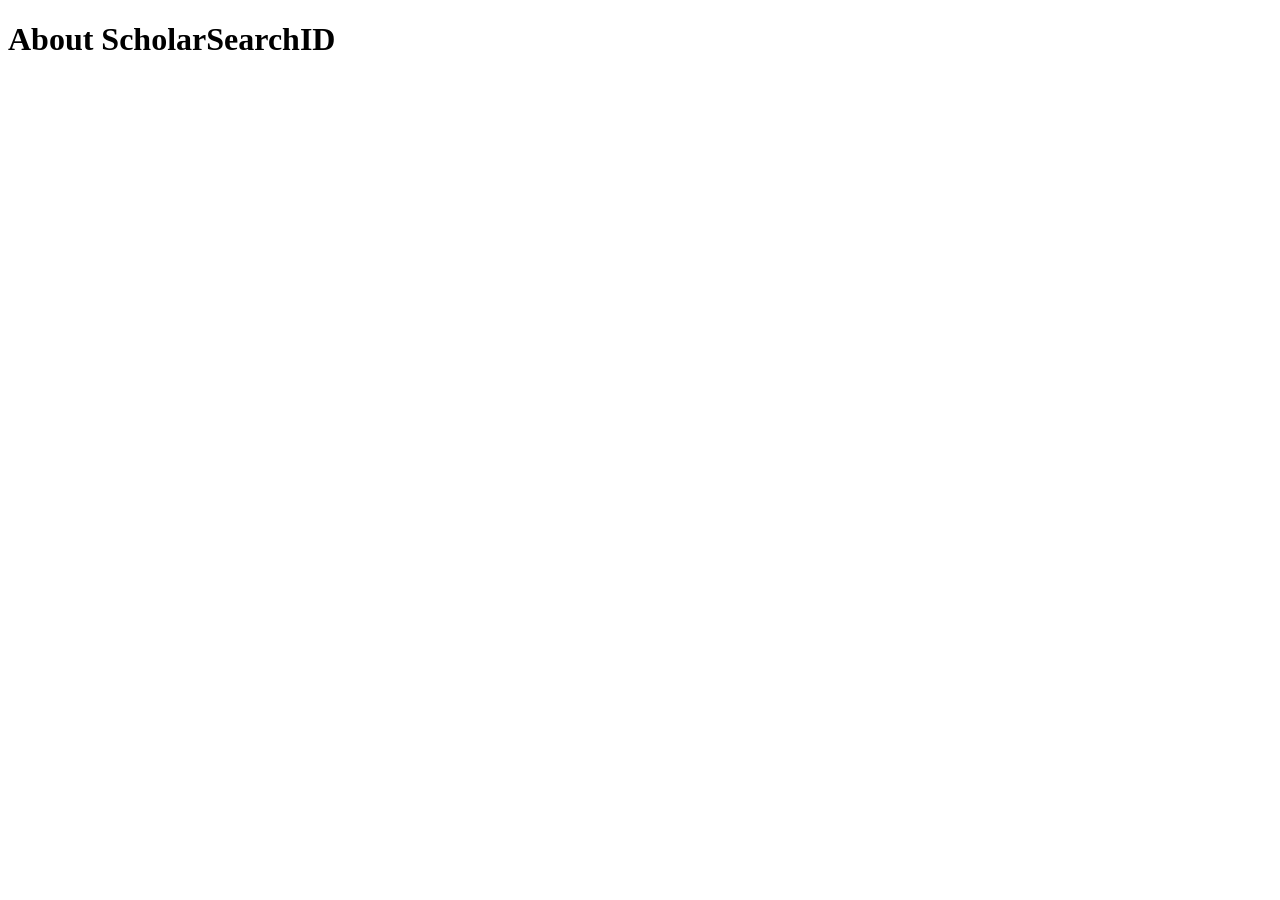
==== templates/about.html @ 2ac7819d "PROJECT TKI" ====
<!doctype html>
<html lang="en">
<head>
  <meta charset="utf-8">
  <meta name="viewport" content="width=device-width, initial-scale=1">
  <title>ScholarSearchID - About</title>
</head>
<body>
  <h1>About ScholarSearchID</h1>
</body>
</html>
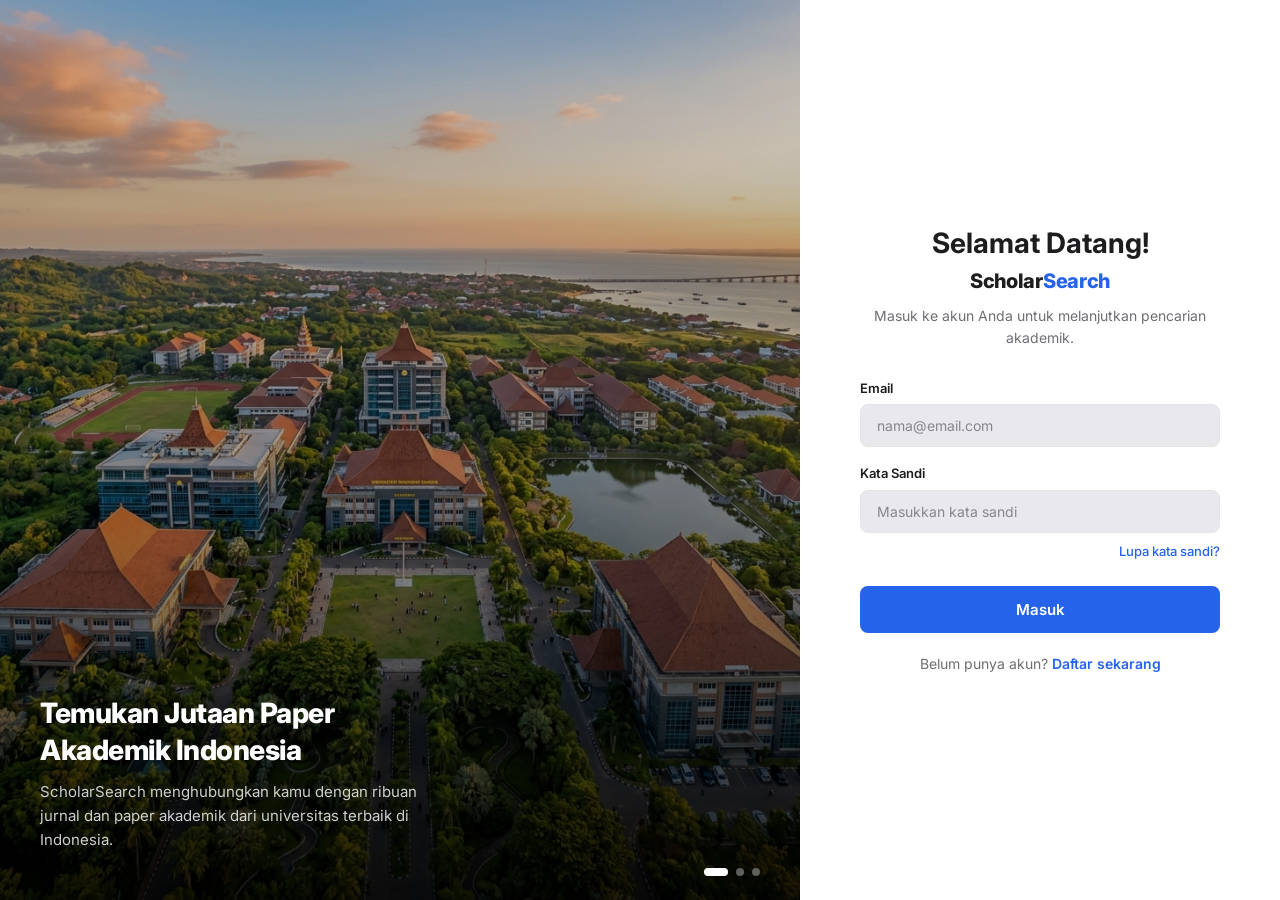
==== commit 790647f7: "delete login/register with google" ====
--- a/templates/about.html
+++ b/templates/about.html
@@ -3,9 +3,343 @@
 <head>
   <meta charset="utf-8">
   <meta name="viewport" content="width=device-width, initial-scale=1">
-  <title>ScholarSearchID - About</title>
+  <title>Sign In — ScholarSearch ID</title>
+  <link rel="stylesheet" href="/static/css/style.css">
+  <style>
+    body.light { display: flex; flex-direction: column; min-height: 100vh; }
+
+    /* ===== SPLIT LAYOUT ===== */
+    .auth-layout {
+      flex: 1;
+      display: flex;
+      min-height: calc(100vh - 60px);
+    }
+
+    /* Left side — image showcase with slideshow */
+    .auth-showcase {
+      flex: 1;
+      position: relative;
+      overflow: hidden;
+      display: flex;
+      align-items: flex-end;
+      min-height: 500px;
+    }
+
+    .showcase-slide {
+      position: absolute;
+      inset: 0;
+      background-size: cover;
+      background-position: center;
+      opacity: 0;
+      transition: opacity 1.2s ease;
+    }
+    .showcase-slide.active { opacity: 1; }
+
+    /* Dark gradient overlay for text readability */
+    .showcase-overlay {
+      position: absolute;
+      inset: 0;
+      background: linear-gradient(
+        to top,
+        rgba(0,0,0,0.85) 0%,
+        rgba(0,0,0,0.4) 40%,
+        rgba(0,0,0,0.15) 100%
+      );
+      z-index: 1;
+    }
+
+    .showcase-content {
+      position: relative;
+      z-index: 2;
+      padding: 48px 40px;
+      color: #fff;
+      max-width: 500px;
+    }
+    .showcase-content h2 {
+      font-size: 28px;
+      font-weight: 800;
+      line-height: 1.3;
+      margin-bottom: 12px;
+      letter-spacing: -0.5px;
+    }
+    .showcase-content p {
+      font-size: 15px;
+      color: rgba(255,255,255,0.8);
+      line-height: 1.6;
+    }
+
+    /* Slide indicators */
+    .showcase-dots {
+      position: absolute;
+      bottom: 24px;
+      right: 40px;
+      z-index: 3;
+      display: flex;
+      gap: 8px;
+    }
+    .showcase-dot {
+      width: 8px;
+      height: 8px;
+      border-radius: 50%;
+      background: rgba(255,255,255,0.35);
+      border: none;
+      cursor: pointer;
+      transition: all 0.3s ease;
+    }
+    .showcase-dot.active {
+      background: #fff;
+      width: 24px;
+      border-radius: 4px;
+    }
+
+    /* Right side — form */
+    .auth-form-side {
+      width: 480px;
+      flex-shrink: 0;
+      display: flex;
+      flex-direction: column;
+      align-items: center;
+      justify-content: center;
+      padding: 48px 40px;
+      background: var(--bg-surface);
+    }
+
+    .auth-form-inner {
+      width: 100%;
+      max-width: 360px;
+    }
+
+    .auth-logo {
+      font-size: 20px;
+      font-weight: 800;
+      color: var(--text);
+      margin-bottom: 8px;
+      letter-spacing: -0.3px;
+      text-align: center;
+    }
+    .auth-logo span { color: var(--accent); }
+
+    .auth-title {
+      font-size: 28px;
+      font-weight: 700;
+      color: var(--text);
+      margin-bottom: 4px;
+      line-height: 1.3;
+      text-align: center;
+    }
+    .auth-subtitle {
+      font-size: 14px;
+      color: var(--text-sec);
+      margin-bottom: 28px;
+      text-align: center;
+    }
+
+    /* Form inputs */
+    .auth-field {
+      margin-bottom: 16px;
+    }
+    .auth-field label {
+      display: block;
+      font-size: 13px;
+      font-weight: 600;
+      color: var(--text);
+      margin-bottom: 6px;
+    }
+    .auth-input {
+      width: 100%;
+      padding: 12px 16px;
+      background: var(--bg-input);
+      border: 1px solid var(--border);
+      border-radius: var(--radius-md);
+      color: var(--text);
+      font-size: 14px;
+      outline: none;
+      transition: border-color 0.2s ease, box-shadow 0.2s ease;
+    }
+    .auth-input:focus {
+      border-color: var(--accent);
+      box-shadow: 0 0 0 3px var(--accent-light);
+    }
+    .auth-input::placeholder { color: var(--text-muted); }
+
+    .btn-auth-primary {
+      width: 100%;
+      padding: 14px;
+      background: var(--accent);
+      color: #fff;
+      border: none;
+      border-radius: var(--radius-md);
+      font-size: 15px;
+      font-weight: 600;
+      cursor: pointer;
+      transition: background 0.2s ease, transform 0.2s ease;
+      margin-top: 4px;
+    }
+    .btn-auth-primary:hover {
+      background: var(--accent-hover);
+      transform: translateY(-1px);
+    }
+
+    /* OR divider */
+    .auth-divider {
+      display: flex;
+      align-items: center;
+      gap: 12px;
+      margin: 22px 0;
+    }
+    .auth-divider::before,
+    .auth-divider::after {
+      content: '';
+      flex: 1;
+      height: 1px;
+      background: var(--border);
+    }
+    .auth-divider span {
+      font-size: 13px;
+      color: var(--text-muted);
+      white-space: nowrap;
+    }
+    .auth-footer-text {
+      text-align: center;
+      margin-top: 20px;
+      font-size: 14px;
+      color: var(--text-sec);
+    }
+    .auth-footer-text a {
+      color: var(--accent);
+      font-weight: 600;
+    }
+    .auth-footer-text a:hover {
+      text-decoration: underline;
+    }
+
+    .auth-forgot {
+      display: block;
+      text-align: right;
+      color: var(--accent);
+      font-size: 13px;
+      font-weight: 500;
+      margin-bottom: 20px;
+      margin-top: -8px;
+    }
+    .auth-forgot:hover { text-decoration: underline; }
+
+    /* Stats row */
+    .auth-stats {
+      display: flex;
+      gap: 24px;
+      margin-top: 32px;
+      padding-top: 24px;
+      border-top: 1px solid var(--border);
+    }
+    .auth-stat {
+      text-align: center;
+    }
+    .auth-stat-value {
+      font-size: 20px;
+      font-weight: 800;
+      color: var(--accent);
+    }
+    .auth-stat-label {
+      font-size: 11px;
+      color: var(--text-muted);
+      text-transform: uppercase;
+      letter-spacing: 0.5px;
+      margin-top: 2px;
+    }
+
+    /* Footer */
+    .auth-page-footer {
+      padding: 16px 32px;
+      border-top: 1px solid var(--border);
+      display: flex;
+      align-items: center;
+      justify-content: space-between;
+      font-size: 12px;
+      color: var(--text-muted);
+    }
+    .auth-page-footer a {
+      color: var(--text-muted);
+      margin-left: 16px;
+      transition: color 0.2s;
+    }
+    .auth-page-footer a:hover { color: var(--text); }
+
+    /* Responsive */
+    @media (max-width: 900px) {
+      .auth-showcase { display: none; }
+      .auth-form-side { width: 100%; padding: 32px 24px; }
+    }
+  </style>
 </head>
-<body>
-  <h1>About ScholarSearchID</h1>
+<body class="light">
+
+  <div class="auth-layout">
+    <!-- Left: Image Showcase with Slideshow -->
+    <div class="auth-showcase" id="auth-showcase">
+      <div class="showcase-slide active" style="background-image:url('/static/img/campus1.png')"></div>
+      <div class="showcase-slide" style="background-image:url('/static/img/campus2.png')"></div>
+      <div class="showcase-slide" style="background-image:url('/static/img/campus3.png')"></div>
+
+      <div class="showcase-overlay"></div>
+
+      <div class="showcase-content">
+        <h2>Temukan Jutaan Paper Akademik Indonesia</h2>
+        <p>ScholarSearch menghubungkan kamu dengan ribuan jurnal dan paper akademik dari universitas terbaik di Indonesia.</p>
+      </div>
+
+      <div class="showcase-dots" id="showcase-dots">
+        <button class="showcase-dot active" data-idx="0"></button>
+        <button class="showcase-dot" data-idx="1"></button>
+        <button class="showcase-dot" data-idx="2"></button>
+      </div>
+    </div>
+
+    <!-- Right: Sign In Form -->
+    <div class="auth-form-side">
+      <div class="auth-form-inner">
+        <h1 class="auth-title">Selamat Datang!</h1>
+        <div class="auth-logo">Scholar<span>Search</span></div>
+        <p class="auth-subtitle">Masuk ke akun Anda untuk melanjutkan pencarian akademik.</p>
+        <div class="auth-field">
+          <label for="signin-email">Email</label>
+          <input type="email" class="auth-input" id="signin-email" placeholder="nama@email.com">
+        </div>
+        <div class="auth-field">
+          <label for="signin-password">Kata Sandi</label>
+          <input type="password" class="auth-input" id="signin-password" placeholder="Masukkan kata sandi">
+        </div>
+
+        <a href="#" class="auth-forgot">Lupa kata sandi?</a>
+
+        <button class="btn-auth-primary" id="btn-signin">Masuk</button>
+
+        <p class="auth-footer-text">Belum punya akun? <a href="/register">Daftar sekarang</a></p>
+
+  <script>
+    // Image slideshow
+    (function(){
+      const slides = document.querySelectorAll('.showcase-slide');
+      const dots = document.querySelectorAll('.showcase-dot');
+      let current = 0;
+      const total = slides.length;
+
+      function goTo(idx) {
+        slides[current].classList.remove('active');
+        dots[current].classList.remove('active');
+        current = idx;
+        slides[current].classList.add('active');
+        dots[current].classList.add('active');
+      }
+
+      // Auto-advance every 5 seconds
+      setInterval(() => goTo((current + 1) % total), 5000);
+
+      // Click dots
+      dots.forEach(dot => {
+        dot.addEventListener('click', () => goTo(parseInt(dot.dataset.idx)));
+      });
+    })();
+  </script>
 </body>
-</html>
+</html>
--- a/static/css/style.css
+++ b/static/css/style.css
@@ -0,0 +1,271 @@
+@import url('https://fonts.googleapis.com/css2?family=Inter:wght@400;500;600;700;800&display=swap');
+
+:root {
+  --bg: #0a0a0a;
+  --bg-surface: #141414;
+  --bg-surface-2: #1a1a1a;
+  --bg-elevated: #242424;
+  --bg-input: #1e1e1e;
+  --border: #2a2a2a;
+  --border-light: #333;
+  --accent: #2563eb;
+  --accent-hover: #3b82f6;
+  --accent-light: rgba(37,99,235,0.12);
+  --text: #fff;
+  --text-sec: #a1a1aa;
+  --text-muted: #71717a;
+  --text-link: #60a5fa;
+  --radius-sm: 6px;
+  --radius-md: 8px;
+  --radius-lg: 12px;
+  --radius-xl: 16px;
+  --radius-full: 9999px;
+  --font: 'Inter',-apple-system,BlinkMacSystemFont,'Segoe UI',sans-serif;
+  --max-w: 960px;
+  --nav-h: 56px;
+  --tr: .2s ease;
+}
+
+*,*::before,*::after{box-sizing:border-box;margin:0;padding:0}
+html{font-size:16px;scroll-behavior:smooth}
+body{font-family:var(--font);background:var(--bg);color:var(--text);line-height:1.6;-webkit-font-smoothing:antialiased;min-height:100vh;display:flex;flex-direction:column}
+a{color:inherit;text-decoration:none}
+img{max-width:100%;display:block}
+button,input,select,textarea{font-family:inherit}
+
+/* ===== LIGHT THEME (Results/Library/SignIn pages) ===== */
+body.light{
+  --bg:#ffffff;--bg-surface:#ffffff;--bg-surface-2:#f5f5f7;--bg-elevated:#f0f0f2;
+  --bg-input:#e8e8ed;--border:#e5e5e5;--border-light:#d4d4d8;
+  --text:#1d1d1f;--text-sec:#6e6e73;--text-muted:#86868b;
+  --accent:#2563eb;--accent-hover:#1d4ed8;--accent-light:rgba(37,99,235,0.08);
+}
+
+/* ===== NAVBAR ===== */
+.navbar{position:sticky;top:0;z-index:100;display:flex;align-items:center;justify-content:space-between;height:var(--nav-h);padding:0 32px;background:var(--bg);border-bottom:1px solid var(--border)}
+.navbar-logo{font-size:16px;font-weight:700;letter-spacing:-.3px;white-space:nowrap}
+.navbar-nav{display:flex;align-items:center;gap:32px;list-style:none}
+.navbar-nav a{font-size:14px;font-weight:500;color:var(--text-sec);padding:4px 0;position:relative;transition:color var(--tr)}
+.navbar-nav a:hover,.navbar-nav a.active{color:var(--text)}
+.navbar-nav a.active::after{content:'';position:absolute;bottom:-2px;left:0;right:0;height:2px;background:var(--accent);border-radius:1px}
+.navbar-right{display:flex;align-items:center;gap:16px}
+.navbar-search{display:flex;align-items:center;gap:8px;background:var(--bg-surface-2);border:1px solid var(--border);border-radius:var(--radius-md);padding:6px 12px;width:220px}
+.navbar-search input{background:none;border:none;outline:none;color:var(--text);font-size:13px;width:100%}
+.navbar-search input::placeholder{color:var(--text-muted)}
+.navbar-search svg{flex-shrink:0;color:var(--text-muted)}
+.btn-signin{background:var(--accent);color:#fff;border:none;padding:8px 20px;border-radius:var(--radius-md);font-size:13px;font-weight:600;cursor:pointer;transition:background var(--tr),transform var(--tr)}
+.btn-signin:hover{background:var(--accent-hover);transform:translateY(-1px)}
+
+/* ===== HERO (dark home) ===== */
+.hero{flex:1;display:flex;flex-direction:column;align-items:center;justify-content:center;text-align:center;padding:80px 24px 60px;min-height:calc(100vh - var(--nav-h) - 60px);position:relative;overflow:hidden;background:#050510}
+
+/* Animated background canvas */
+#hero-bg-canvas{position:absolute;top:0;left:0;width:100%;height:100%;z-index:0;pointer-events:none}
+
+/* Mouse-following glow blob — uses project accent blue */
+.hero-mouse-glow{position:absolute;width:500px;height:500px;border-radius:50%;pointer-events:none;z-index:0;filter:blur(80px);opacity:0;transition:opacity 0.6s ease;background:radial-gradient(circle, rgba(37,99,235,0.5) 0%, rgba(96,165,250,0.25) 40%, transparent 70%)}
+
+/* Gradient overlay for text readability */
+.hero-gradient-overlay{position:absolute;top:0;left:0;width:100%;height:100%;z-index:1;background:radial-gradient(ellipse at center, rgba(5,5,16,0.15) 0%, rgba(5,5,16,0.55) 50%, rgba(5,5,16,0.9) 100%);pointer-events:none}
+
+/* All hero content above the canvas */
+.hero > *:not(#hero-bg-canvas):not(.hero-gradient-overlay):not(.hero-mouse-glow){position:relative;z-index:2}
+
+.hero-title{font-size:48px;font-weight:800;letter-spacing:-1.5px;margin-bottom:16px;min-height:60px;display:flex;align-items:center;justify-content:center}
+
+/* Typing text — color set dynamically by JS */
+.typing-text{transition:color 0.8s ease, text-shadow 0.8s ease;color:#60a5fa;text-shadow:0 0 30px rgba(96,165,250,0.3), 0 0 60px rgba(96,165,250,0.1)}
+
+/* Blinking cursor — color synced by JS */
+.typing-cursor{font-weight:300;animation:blink 0.7s step-end infinite;margin-left:2px;transition:color 0.8s ease, text-shadow 0.8s ease}
+@keyframes blink{0%,100%{opacity:1}50%{opacity:0}}
+
+.hero-subtitle{font-size:18px;color:var(--text-sec);margin-bottom:32px}
+
+.mode-toggle{display:flex;align-items:center;gap:8px;margin-bottom:24px}
+.mode-btn{display:flex;align-items:center;gap:8px;padding:10px 24px;border-radius:var(--radius-full);border:1px solid var(--border-light);background:transparent;color:var(--text-sec);font-size:14px;font-weight:500;cursor:pointer;transition:all var(--tr)}
+.mode-btn:hover{border-color:var(--text-muted);color:var(--text)}
+.mode-btn.active{background:var(--accent);border-color:var(--accent);color:#fff}
+.mode-btn svg{width:16px;height:16px}
+
+.search-box{display:flex;align-items:center;background:var(--bg-surface-2);border:1px solid var(--border-light);border-radius:var(--radius-xl);padding:8px 8px 8px 20px;width:100%;max-width:560px;transition:border-color var(--tr),box-shadow var(--tr)}
+.search-box:focus-within{border-color:var(--accent);box-shadow:0 0 0 3px var(--accent-light)}
+.search-box input{flex:1;background:none;border:none;outline:none;color:var(--text);font-size:15px;padding:8px 0}
+.search-box input::placeholder{color:var(--text-muted)}
+.search-box .search-icon{color:var(--text-muted);margin-right:12px;flex-shrink:0}
+.search-submit{display:flex;align-items:center;justify-content:center;width:40px;height:40px;border-radius:var(--radius-md);background:var(--bg-elevated);border:1px solid var(--border-light);color:var(--text-sec);cursor:pointer;transition:all var(--tr);flex-shrink:0}
+.search-submit:hover{background:var(--accent);color:#fff;border-color:var(--accent)}
+
+.stats-bar{display:flex;align-items:center;gap:24px;margin-top:20px;color:var(--text-muted);font-size:13px}
+.stats-bar span{display:flex;align-items:center;gap:6px}
+.stats-bar svg{width:14px;height:14px}
+
+/* ===== RESULTS ===== */
+.results-container{max-width:var(--max-w);margin:0 auto;padding:0 32px 48px;width:100%}
+.query-text{font-size:28px;font-weight:700;color:var(--text);margin-bottom:8px}
+.results-count{font-size:13px;color:var(--text-muted)}
+.filter-btn{display:inline-flex;align-items:center;gap:6px;background:none;border:none;color:var(--accent);font-size:13px;font-weight:500;cursor:pointer;margin-left:8px}
+.filter-btn svg{width:14px;height:14px}
+
+.result-card{background:var(--bg-surface);border:1px solid var(--border);border-radius:var(--radius-lg);padding:28px 32px;margin-bottom:16px;transition:border-color var(--tr),box-shadow var(--tr)}
+.result-card:hover{border-color:var(--border-light);box-shadow:0 4px 12px rgba(0,0,0,.08)}
+.result-card h3{font-size:20px;font-weight:700;line-height:1.4;margin-bottom:8px;letter-spacing:-.3px}
+.result-card h3 a{transition:color var(--tr)}
+.result-card h3 a:hover{color:var(--accent-hover)}
+.result-meta{display:flex;align-items:center;gap:8px;flex-wrap:wrap;font-size:13px;color:var(--text-sec);margin-bottom:12px}
+.result-meta .dot{color:var(--text-muted)}
+.result-abstract{font-size:14px;color:var(--text-sec);line-height:1.7;margin-bottom:16px}
+.result-footer{display:flex;align-items:center;justify-content:space-between}
+.result-badges{display:flex;gap:8px}
+.badge{padding:4px 10px;border-radius:var(--radius-sm);background:var(--bg-surface-2);font-size:12px;color:var(--text-sec);font-weight:500}
+.view-paper{display:inline-flex;align-items:center;gap:4px;color:var(--accent);font-size:13px;font-weight:500;transition:gap var(--tr)}
+.view-paper:hover{gap:8px}
+
+.pagination{display:flex;align-items:center;justify-content:center;gap:4px;margin-top:32px}
+.page-btn{width:40px;height:40px;border-radius:var(--radius-md);display:flex;align-items:center;justify-content:center;background:var(--bg-surface);border:1px solid var(--border);color:var(--text-sec);font-size:14px;font-weight:500;cursor:pointer;transition:all var(--tr)}
+.page-btn:hover{border-color:var(--border-light);color:var(--text)}
+.page-btn.active{background:var(--accent);border-color:var(--accent);color:#fff}
+.page-btn.disabled{opacity:.3;pointer-events:none}
+.page-ellipsis{color:var(--text-muted);padding:0 4px}
+
+/* ===== ANSWER / CITATION ===== */
+.answer-container{max-width:var(--max-w);margin:0 auto;padding:40px 32px 48px;width:100%}
+.answer-container>h1{font-size:32px;font-weight:800;margin-bottom:24px}
+.answer-card{background:var(--bg-surface);border:1px solid var(--border);border-radius:var(--radius-lg);padding:32px;margin-bottom:16px}
+.answer-query{font-size:15px;font-weight:600;margin-bottom:20px}
+.answer-body{font-size:15px;line-height:1.8;color:var(--text-sec)}
+.answer-body .ref-link{color:var(--text-link);cursor:pointer;font-weight:500}
+.answer-footer{display:flex;align-items:center;justify-content:space-between;margin-top:24px;padding-top:16px;border-top:1px solid var(--border)}
+.answer-source{display:flex;align-items:center;gap:8px;color:var(--text-muted);font-size:13px}
+.answer-source svg{width:16px;height:16px}
+.answer-actions{display:flex;gap:12px}
+.answer-actions button{background:none;border:none;color:var(--text-muted);cursor:pointer;padding:4px;transition:color var(--tr)}
+.answer-actions button:hover{color:var(--text)}
+
+.ref-section{margin-top:40px}
+.ref-section h2{font-size:24px;font-weight:700;margin-bottom:20px}
+.ref-grid{display:grid;grid-template-columns:1fr 1fr;gap:16px}
+.ref-card{background:var(--bg-surface);border:1px solid var(--border);border-radius:var(--radius-lg);padding:24px;transition:border-color var(--tr),transform var(--tr);cursor:pointer}
+.ref-card:hover{border-color:var(--border-light);transform:translateY(-2px)}
+.ref-num{display:inline-flex;align-items:center;justify-content:center;width:28px;height:28px;border-radius:var(--radius-sm);background:var(--accent-light);color:var(--accent);font-size:13px;font-weight:700;margin-bottom:12px}
+.ref-card h4{font-size:14px;font-weight:600;line-height:1.5;margin-bottom:8px}
+.ref-card .ref-author{font-size:13px;color:var(--text-sec);margin-bottom:4px}
+.ref-card .ref-journal{font-size:12px;color:var(--text-muted);text-transform:uppercase;letter-spacing:.5px}
+
+/* ===== LAB ===== */
+.lab-container{max-width:var(--max-w);margin:0 auto;padding:40px 32px 48px;width:100%}
+.lab-container>h1{font-size:36px;font-weight:800;margin-bottom:32px}
+.lab-grid{display:grid;grid-template-columns:1fr 1fr;gap:24px;margin-bottom:48px}
+.lab-panel{background:var(--bg-surface);border:1px solid var(--border);border-radius:var(--radius-lg);padding:28px}
+.lab-panel h3{font-size:18px;font-weight:700;margin-bottom:20px}
+.lab-field{margin-bottom:16px}
+.lab-field label{display:block;font-size:13px;color:var(--text-sec);margin-bottom:6px;font-weight:500}
+.lab-input{width:100%;padding:10px 14px;background:var(--bg-input);border:1px solid var(--border);border-radius:var(--radius-md);color:var(--text);font-size:14px;outline:none;transition:border-color var(--tr)}
+.lab-input:focus{border-color:var(--accent)}
+.slider-labels{display:flex;justify-content:space-between;font-size:12px;color:var(--text-muted);margin-top:6px}
+input[type="range"]{width:100%;-webkit-appearance:none;background:transparent;margin-top:8px}
+input[type="range"]::-webkit-slider-runnable-track{height:4px;background:var(--bg-elevated);border-radius:2px}
+input[type="range"]::-webkit-slider-thumb{-webkit-appearance:none;width:16px;height:16px;border-radius:50%;background:var(--accent);margin-top:-6px;cursor:pointer}
+
+.checkbox-group{display:flex;flex-direction:column;gap:12px}
+.checkbox-item{display:flex;align-items:center;gap:12px;padding:12px 16px;background:var(--bg-surface-2);border-radius:var(--radius-md);cursor:pointer;transition:background var(--tr)}
+.checkbox-item:hover{background:var(--bg-elevated)}
+.checkbox-item input[type="checkbox"]{display:none}
+.checkmark{width:20px;height:20px;border-radius:4px;border:2px solid var(--border-light);display:flex;align-items:center;justify-content:center;transition:all var(--tr);flex-shrink:0}
+.checkbox-item input:checked+.checkmark{background:var(--accent);border-color:var(--accent)}
+.checkmark svg{width:12px;height:12px;color:#fff;opacity:0;transition:opacity var(--tr)}
+.checkbox-item input:checked+.checkmark svg{opacity:1}
+.checkbox-label{font-size:14px}
+
+.btn-run{width:100%;padding:14px;background:var(--accent);color:#fff;border:none;border-radius:var(--radius-md);font-size:15px;font-weight:600;cursor:pointer;transition:background var(--tr);margin-top:8px}
+.btn-run:hover{background:var(--accent-hover)}
+
+.eval-section{background:var(--bg-surface);border-radius:var(--radius-lg);padding:40px 32px;margin-top:48px;border:1px solid var(--border)}
+.eval-section h2{font-size:28px;font-weight:800;margin-bottom:24px}
+.metrics-grid{display:grid;grid-template-columns:repeat(4,1fr);gap:16px;margin-bottom:32px}
+.metric-card{background:var(--bg-surface-2);border-radius:var(--radius-md);padding:20px;border:1px solid var(--border)}
+.metric-card .metric-label{font-size:11px;text-transform:uppercase;letter-spacing:1px;color:var(--text-muted);margin-bottom:8px;font-weight:600}
+.metric-card .metric-value{font-size:32px;font-weight:800}
+.chart-container{background:var(--bg-surface-2);border-radius:var(--radius-md);padding:24px;border:1px solid var(--border);min-height:300px;position:relative}
+.chart-container h4{font-size:15px;font-weight:600;margin-bottom:16px}
+
+/* ===== LIBRARY ===== */
+.library-header{padding:40px 32px 32px;max-width:var(--max-w);margin:0 auto;width:100%}
+.library-header h1{font-size:36px;font-weight:800;margin-bottom:8px}
+.library-header p{color:var(--text-sec);font-size:15px}
+
+.collections-section{background:var(--bg-surface-2);padding:40px 0}
+.collections-section .section-inner{max-width:var(--max-w);margin:0 auto;padding:0 32px}
+.section-header{display:flex;align-items:center;justify-content:space-between;margin-bottom:24px}
+.section-header h2{font-size:24px;font-weight:700}
+.btn-new{color:var(--accent);font-size:14px;font-weight:500;background:none;border:none;cursor:pointer}
+.btn-new:hover{text-decoration:underline}
+.collections-grid{display:grid;grid-template-columns:repeat(3,1fr);gap:16px}
+.collection-card{background:var(--bg-surface);border:1px solid var(--border);border-radius:var(--radius-lg);overflow:hidden;transition:transform var(--tr),box-shadow var(--tr);cursor:pointer}
+.collection-card:hover{transform:translateY(-4px);box-shadow:0 8px 24px rgba(0,0,0,.1)}
+.collection-thumb{height:160px;background-size:cover;background-position:center;background-color:var(--bg-elevated)}
+.collection-info{padding:16px}
+.collection-info h4{font-size:16px;font-weight:600;margin-bottom:4px}
+.collection-info .paper-count{font-size:13px;color:var(--text-muted);display:flex;align-items:center;gap:6px}
+
+.saved-section{max-width:var(--max-w);margin:0 auto;padding:48px 32px}
+.saved-card{border-bottom:1px solid var(--border);padding:24px 0;display:flex;justify-content:space-between}
+.saved-card:first-child{padding-top:0}
+.saved-content{flex:1}
+.saved-tags{display:flex;gap:8px;margin-bottom:8px}
+.tag{padding:2px 10px;border-radius:var(--radius-full);font-size:12px;font-weight:500;border:1px solid var(--border-light);color:var(--text-sec)}
+.tag.cs{background:var(--accent-light);color:var(--accent);border-color:transparent}
+.tag.physics{background:rgba(168,85,247,.15);color:#a855f7;border-color:transparent}
+.saved-card h3{font-size:18px;font-weight:700;margin-bottom:8px}
+.saved-card .desc{font-size:13px;color:var(--text-sec);line-height:1.6;margin-bottom:8px}
+.saved-card .authors{font-size:13px;color:var(--text-muted)}
+.saved-card .citations{font-size:13px;color:var(--text-muted);margin-left:12px}
+.saved-actions{display:flex;flex-direction:column;gap:8px;align-items:center;margin-left:24px}
+.saved-actions button{background:none;border:none;color:var(--text-muted);cursor:pointer;padding:4px;transition:color var(--tr)}
+.saved-actions button:hover{color:var(--text)}
+
+/* ===== SIGN IN ===== */
+.signin-nav{display:flex;align-items:center;justify-content:space-between;padding:16px 32px}
+.signin-nav .logo{font-size:18px;font-weight:700;color:var(--text)}
+.signin-nav a{color:var(--accent);font-size:14px;font-weight:500}
+.signin-wrapper{flex:1;display:flex;flex-direction:column;align-items:center;justify-content:center;padding:40px 24px}
+.signin-wrapper h1{font-size:32px;font-weight:700;text-align:center;margin-bottom:8px;line-height:1.3}
+.signin-wrapper .subtitle{color:var(--text-sec);font-size:15px;margin-bottom:32px;text-align:center}
+.signin-card{width:100%;max-width:340px;background:var(--bg-surface-2);border-radius:var(--radius-lg);padding:32px;border:1px solid var(--border)}
+.signin-card input{width:100%;padding:12px 16px;background:var(--bg-input);border:1px solid var(--border);border-radius:var(--radius-md);color:var(--text);font-size:14px;outline:none;margin-bottom:16px;transition:border-color var(--tr)}
+.signin-card input:focus{border-color:var(--accent)}
+.signin-card input::placeholder{color:var(--text-muted)}
+.btn-continue{width:100%;padding:14px;background:var(--accent);color:#fff;border:none;border-radius:var(--radius-md);font-size:15px;font-weight:600;cursor:pointer;transition:background var(--tr);margin-top:8px}
+.btn-continue:hover{background:var(--accent-hover)}
+.signin-card .forgot{display:block;text-align:center;color:var(--accent);font-size:13px;margin-top:16px;padding-bottom:16px;border-bottom:1px solid var(--border)}
+.signin-card .signup{text-align:center;margin-top:16px;font-size:14px;color:var(--text-sec)}
+.signin-card .signup a{color:var(--accent);font-weight:500}
+
+/* ===== FOOTER ===== */
+.footer{border-top:1px solid var(--border);padding:24px 32px;margin-top:auto}
+.footer-inner{max-width:var(--max-w);margin:0 auto;display:flex;align-items:center;justify-content:space-between}
+.footer-brand h4{font-size:15px;font-weight:700;margin-bottom:4px}
+.footer-brand p{font-size:12px;color:var(--text-muted)}
+.footer-links{display:flex;gap:24px}
+.footer-links a{font-size:13px;color:var(--text-muted);transition:color var(--tr)}
+.footer-links a:hover{color:var(--text)}
+.footer-signin{padding:24px 32px;margin-top:auto;border-top:1px solid var(--border)}
+.footer-signin .footer-inner{max-width:var(--max-w);margin:0 auto;display:flex;align-items:center;justify-content:space-between}
+.footer-signin .footer-links{display:flex;gap:16px}
+.footer-signin .footer-links .sep{color:var(--text-muted)}
+
+/* ===== RESPONSIVE ===== */
+@media(max-width:768px){
+  .navbar{padding:0 16px}
+  .navbar-search{display:none}
+  .navbar-nav{gap:16px}
+  .hero-title{font-size:32px;min-height:44px}
+  .search-box{max-width:100%}
+  .results-container,.answer-container,.lab-container,.library-header,.saved-section{padding-left:16px;padding-right:16px}
+  .ref-grid,.lab-grid{grid-template-columns:1fr}
+  .metrics-grid{grid-template-columns:1fr 1fr}
+  .collections-grid{grid-template-columns:1fr}
+  .footer-inner{flex-direction:column;gap:16px;text-align:center}
+  .footer-links{flex-wrap:wrap;justify-content:center}
+  .signin-card{padding:24px}
+}
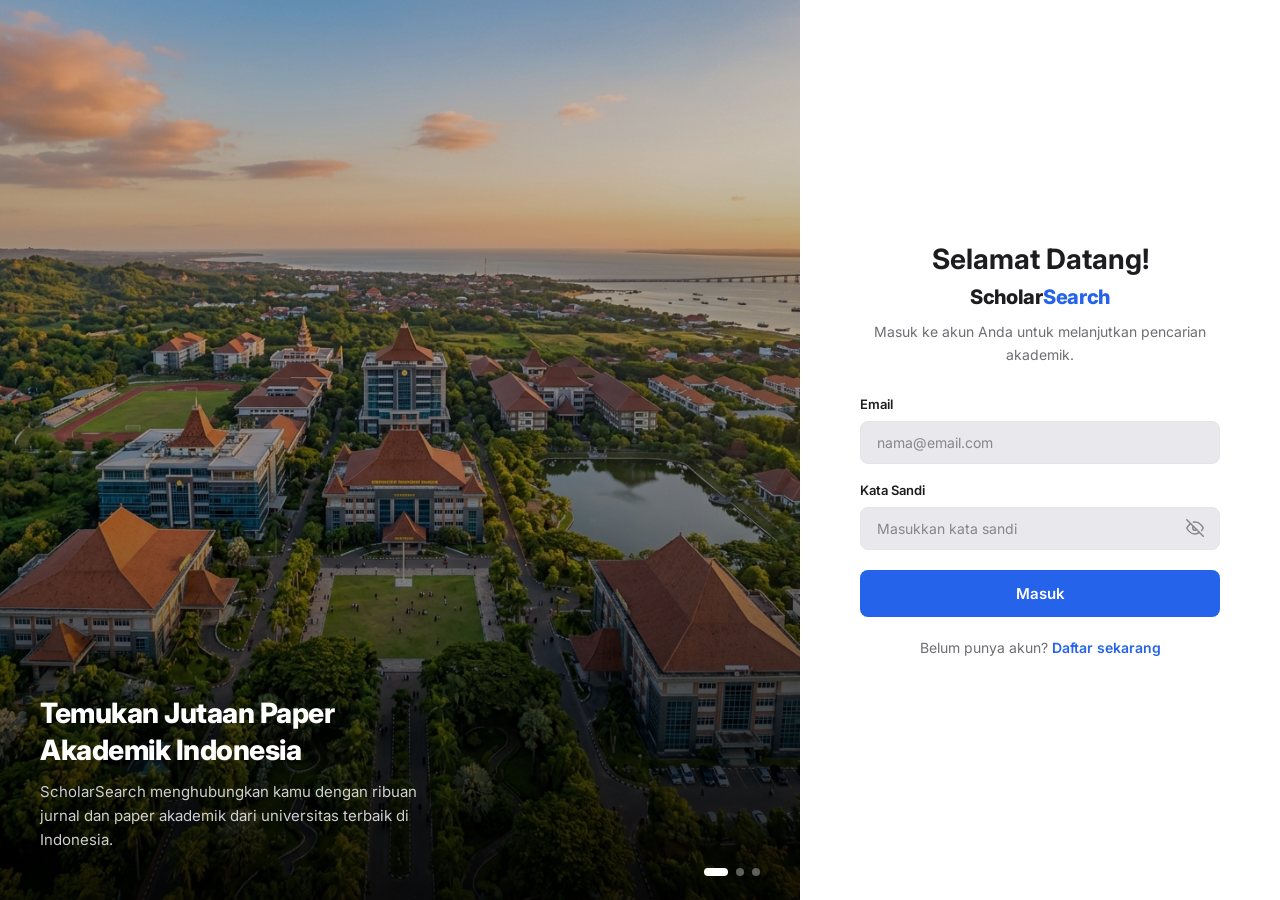
==== commit 1248b12d: "fitur show n hidden password" ====
--- a/templates/about.html
+++ b/templates/about.html
@@ -307,10 +307,16 @@
         </div>
         <div class="auth-field">
           <label for="signin-password">Kata Sandi</label>
-          <input type="password" class="auth-input" id="signin-password" placeholder="Masukkan kata sandi">
+          <div class="password-wrapper">
+            <input type="password" class="auth-input" id="signin-password" placeholder="Masukkan kata sandi">
+            <button type="button" class="btn-toggle-password" aria-label="Lihat kata sandi">
+              <svg class="eye-icon" width="18" height="18" viewBox="0 0 24 24" fill="none" stroke="currentColor" stroke-width="2" stroke-linecap="round" stroke-linejoin="round">
+                <path d="M17.94 17.94A10.07 10.07 0 0 1 12 20c-7 0-11-8-11-8a18.45 18.45 0 0 1 5.06-5.94M9.9 4.24A9.12 9.12 0 0 1 12 4c7 0 11 8 11 8a18.5 18.5 0 0 1-2.16 3.19m-6.72-1.07a3 3 0 1 1-4.24-4.24"></path>
+                <line x1="1" y1="1" x2="23" y2="23"></line>
+              </svg>
+            </button>
+          </div>
         </div>
-
-        <a href="#" class="auth-forgot">Lupa kata sandi?</a>
 
         <button class="btn-auth-primary" id="btn-signin">Masuk</button>
 
@@ -340,6 +346,26 @@
         dot.addEventListener('click', () => goTo(parseInt(dot.dataset.idx)));
       });
     })();
+    // Fitur Show/Hide Password
+    const togglePasswordBtns = document.querySelectorAll('.btn-toggle-password');
+    
+    togglePasswordBtns.forEach(btn => {
+      btn.addEventListener('click', function() {
+        // Cari input yang posisinya persis di sebelah tombol ini
+        const input = this.previousElementSibling;
+        const icon = this.querySelector('.eye-icon');
+        
+        if (input.type === 'password') {
+          input.type = 'text'; 
+          // Ganti icon ke Eye Open
+          icon.innerHTML = '<path d="M1 12s4-8 11-8 11 8 11 8-4 8-11 8-11-8-11-8z"></path><circle cx="12" cy="12" r="3"></circle>';
+        } else {
+          input.type = 'password'; 
+          // Ganti icon ke Eye Off (dicoret)
+          icon.innerHTML = '<path d="M17.94 17.94A10.07 10.07 0 0 1 12 20c-7 0-11-8-11-8a18.45 18.45 0 0 1 5.06-5.94M9.9 4.24A9.12 9.12 0 0 1 12 4c7 0 11 8 11 8a18.5 18.5 0 0 1-2.16 3.19m-6.72-1.07a3 3 0 1 1-4.24-4.24"></path><line x1="1" y1="1" x2="23" y2="23"></line>';
+        }
+      });
+    });
   </script>
 </body>
 </html>
--- a/static/css/style.css
+++ b/static/css/style.css
@@ -241,6 +241,35 @@
 .signin-card .signup{text-align:center;margin-top:16px;font-size:14px;color:var(--text-sec)}
 .signin-card .signup a{color:var(--accent);font-weight:500}
 
+/* Password Toggle Wrapper */
+.password-wrapper {
+  position: relative;
+  display: flex;
+  align-items: center;
+}
+
+.password-wrapper .auth-input {
+  padding-right: 40px; /* Kasih ruang di kanan biar teks gak nabrak ikon */
+}
+
+.btn-toggle-password {
+  position: absolute;
+  right: 12px;
+  background: none;
+  border: none;
+  color: var(--text-muted);
+  cursor: pointer;
+  padding: 4px;
+  display: flex;
+  align-items: center;
+  justify-content: center;
+  transition: color 0.2s ease;
+}
+
+.btn-toggle-password:hover {
+  color: var(--accent);
+}
+
 /* ===== FOOTER ===== */
 .footer{border-top:1px solid var(--border);padding:24px 32px;margin-top:auto}
 .footer-inner{max-width:var(--max-w);margin:0 auto;display:flex;align-items:center;justify-content:space-between}
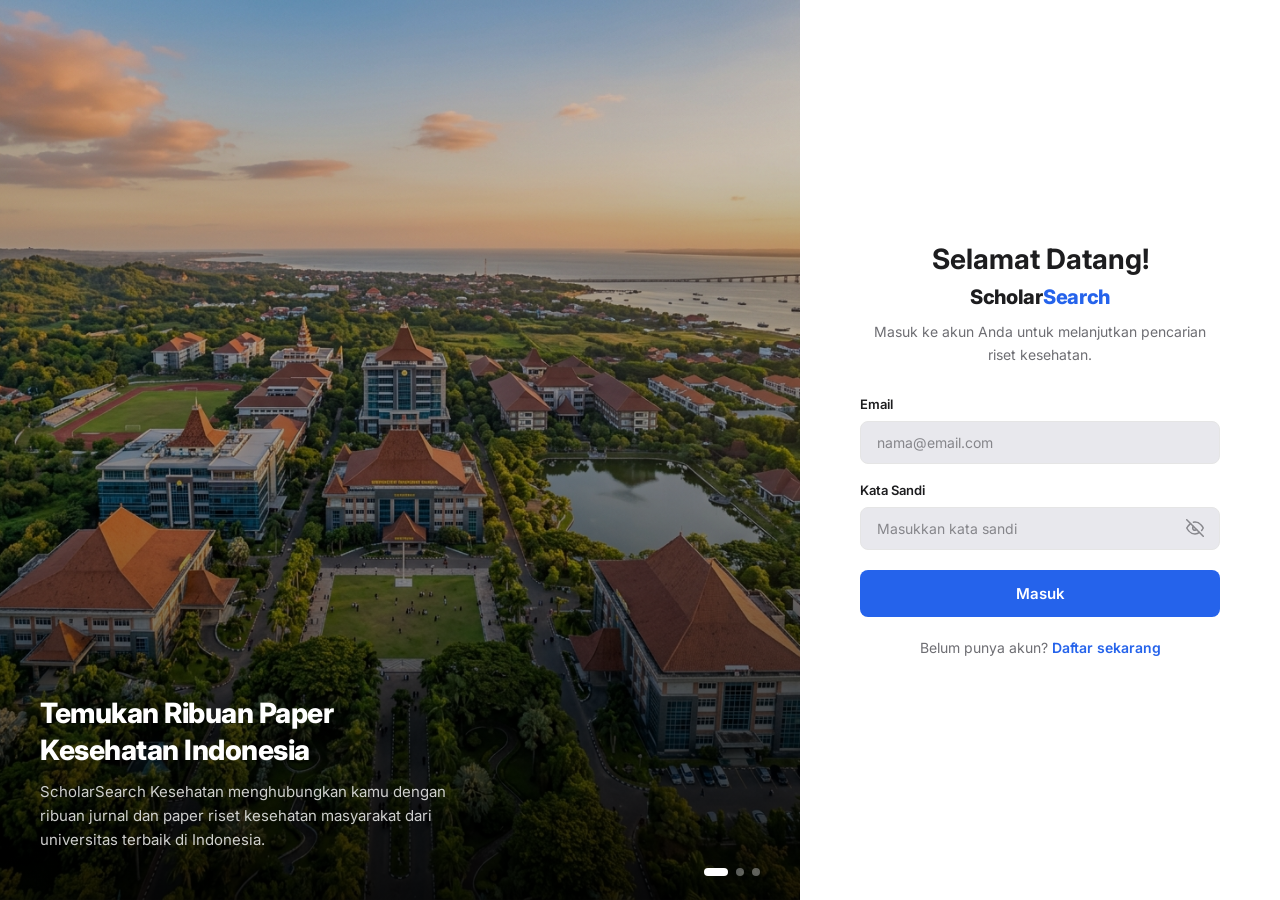
==== commit ab6133da: "feat: migrasi data ke bidang Kesehatan Masyarakat (2000 paper Garuda Public Health, 6247 citations, " ====
--- a/templates/about.html
+++ b/templates/about.html
@@ -1,12 +1,17 @@
 <!doctype html>
 <html lang="en">
+
 <head>
   <meta charset="utf-8">
   <meta name="viewport" content="width=device-width, initial-scale=1">
-  <title>Sign In — ScholarSearch ID</title>
+  <title>Sign In — ScholarSearch Kesehatan</title>
   <link rel="stylesheet" href="/static/css/style.css">
   <style>
-    body.light { display: flex; flex-direction: column; min-height: 100vh; }
+    body.light {
+      display: flex;
+      flex-direction: column;
+      min-height: 100vh;
+    }
 
     /* ===== SPLIT LAYOUT ===== */
     .auth-layout {
@@ -33,18 +38,19 @@
       opacity: 0;
       transition: opacity 1.2s ease;
     }
-    .showcase-slide.active { opacity: 1; }
+
+    .showcase-slide.active {
+      opacity: 1;
+    }
 
     /* Dark gradient overlay for text readability */
     .showcase-overlay {
       position: absolute;
       inset: 0;
-      background: linear-gradient(
-        to top,
-        rgba(0,0,0,0.85) 0%,
-        rgba(0,0,0,0.4) 40%,
-        rgba(0,0,0,0.15) 100%
-      );
+      background: linear-gradient(to top,
+          rgba(0, 0, 0, 0.85) 0%,
+          rgba(0, 0, 0, 0.4) 40%,
+          rgba(0, 0, 0, 0.15) 100%);
       z-index: 1;
     }
 
@@ -55,6 +61,7 @@
       color: #fff;
       max-width: 500px;
     }
+
     .showcase-content h2 {
       font-size: 28px;
       font-weight: 800;
@@ -62,9 +69,10 @@
       margin-bottom: 12px;
       letter-spacing: -0.5px;
     }
+
     .showcase-content p {
       font-size: 15px;
-      color: rgba(255,255,255,0.8);
+      color: rgba(255, 255, 255, 0.8);
       line-height: 1.6;
     }
 
@@ -77,15 +85,17 @@
       display: flex;
       gap: 8px;
     }
+
     .showcase-dot {
       width: 8px;
       height: 8px;
       border-radius: 50%;
-      background: rgba(255,255,255,0.35);
+      background: rgba(255, 255, 255, 0.35);
       border: none;
       cursor: pointer;
       transition: all 0.3s ease;
     }
+
     .showcase-dot.active {
       background: #fff;
       width: 24px;
@@ -117,7 +127,10 @@
       letter-spacing: -0.3px;
       text-align: center;
     }
-    .auth-logo span { color: var(--accent); }
+
+    .auth-logo span {
+      color: var(--accent);
+    }
 
     .auth-title {
       font-size: 28px;
@@ -127,6 +140,7 @@
       line-height: 1.3;
       text-align: center;
     }
+
     .auth-subtitle {
       font-size: 14px;
       color: var(--text-sec);
@@ -138,6 +152,7 @@
     .auth-field {
       margin-bottom: 16px;
     }
+
     .auth-field label {
       display: block;
       font-size: 13px;
@@ -145,6 +160,7 @@
       color: var(--text);
       margin-bottom: 6px;
     }
+
     .auth-input {
       width: 100%;
       padding: 12px 16px;
@@ -156,11 +172,15 @@
       outline: none;
       transition: border-color 0.2s ease, box-shadow 0.2s ease;
     }
+
     .auth-input:focus {
       border-color: var(--accent);
       box-shadow: 0 0 0 3px var(--accent-light);
     }
-    .auth-input::placeholder { color: var(--text-muted); }
+
+    .auth-input::placeholder {
+      color: var(--text-muted);
+    }
 
     .btn-auth-primary {
       width: 100%;
@@ -175,6 +195,7 @@
       transition: background 0.2s ease, transform 0.2s ease;
       margin-top: 4px;
     }
+
     .btn-auth-primary:hover {
       background: var(--accent-hover);
       transform: translateY(-1px);
@@ -187,6 +208,7 @@
       gap: 12px;
       margin: 22px 0;
     }
+
     .auth-divider::before,
     .auth-divider::after {
       content: '';
@@ -194,21 +216,25 @@
       height: 1px;
       background: var(--border);
     }
+
     .auth-divider span {
       font-size: 13px;
       color: var(--text-muted);
       white-space: nowrap;
     }
+
     .auth-footer-text {
       text-align: center;
       margin-top: 20px;
       font-size: 14px;
       color: var(--text-sec);
     }
+
     .auth-footer-text a {
       color: var(--accent);
       font-weight: 600;
     }
+
     .auth-footer-text a:hover {
       text-decoration: underline;
     }
@@ -222,7 +248,10 @@
       margin-bottom: 20px;
       margin-top: -8px;
     }
-    .auth-forgot:hover { text-decoration: underline; }
+
+    .auth-forgot:hover {
+      text-decoration: underline;
+    }
 
     /* Stats row */
     .auth-stats {
@@ -232,14 +261,17 @@
       padding-top: 24px;
       border-top: 1px solid var(--border);
     }
+
     .auth-stat {
       text-align: center;
     }
+
     .auth-stat-value {
       font-size: 20px;
       font-weight: 800;
       color: var(--accent);
     }
+
     .auth-stat-label {
       font-size: 11px;
       color: var(--text-muted);
@@ -258,34 +290,47 @@
       font-size: 12px;
       color: var(--text-muted);
     }
+
     .auth-page-footer a {
       color: var(--text-muted);
       margin-left: 16px;
       transition: color 0.2s;
     }
-    .auth-page-footer a:hover { color: var(--text); }
+
+    .auth-page-footer a:hover {
+      color: var(--text);
+    }
 
     /* Responsive */
     @media (max-width: 900px) {
-      .auth-showcase { display: none; }
-      .auth-form-side { width: 100%; padding: 32px 24px; }
+      .auth-showcase {
+        display: none;
+      }
+
+      .auth-form-side {
+        width: 100%;
+        padding: 32px 24px;
+      }
     }
   </style>
+  <link rel="icon" type="image/png" href="/static/img/logoscholarsearch.png">
 </head>
+
 <body class="light">
 
   <div class="auth-layout">
     <!-- Left: Image Showcase with Slideshow -->
     <div class="auth-showcase" id="auth-showcase">
-      <div class="showcase-slide active" style="background-image:url('/static/img/campus1.png')"></div>
-      <div class="showcase-slide" style="background-image:url('/static/img/campus2.png')"></div>
-      <div class="showcase-slide" style="background-image:url('/static/img/campus3.png')"></div>
+      <div class="showcase-slide active" style="background-image:url('/static/img/campus1.jpg')"></div>
+      <div class="showcase-slide" style="background-image:url('/static/img/campus2.jpg')"></div>
+      <div class="showcase-slide" style="background-image:url('/static/img/campus3.jpg')"></div>
 
       <div class="showcase-overlay"></div>
 
       <div class="showcase-content">
-        <h2>Temukan Jutaan Paper Akademik Indonesia</h2>
-        <p>ScholarSearch menghubungkan kamu dengan ribuan jurnal dan paper akademik dari universitas terbaik di Indonesia.</p>
+        <h2>Temukan Ribuan Paper Kesehatan Indonesia</h2>
+        <p>ScholarSearch Kesehatan menghubungkan kamu dengan ribuan jurnal dan paper riset kesehatan masyarakat dari universitas terbaik di
+          Indonesia.</p>
       </div>
 
       <div class="showcase-dots" id="showcase-dots">
@@ -300,7 +345,7 @@
       <div class="auth-form-inner">
         <h1 class="auth-title">Selamat Datang!</h1>
         <div class="auth-logo">Scholar<span>Search</span></div>
-        <p class="auth-subtitle">Masuk ke akun Anda untuk melanjutkan pencarian akademik.</p>
+        <p class="auth-subtitle">Masuk ke akun Anda untuk melanjutkan pencarian riset kesehatan.</p>
         <div class="auth-field">
           <label for="signin-email">Email</label>
           <input type="email" class="auth-input" id="signin-email" placeholder="nama@email.com">
@@ -310,8 +355,11 @@
           <div class="password-wrapper">
             <input type="password" class="auth-input" id="signin-password" placeholder="Masukkan kata sandi">
             <button type="button" class="btn-toggle-password" aria-label="Lihat kata sandi">
-              <svg class="eye-icon" width="18" height="18" viewBox="0 0 24 24" fill="none" stroke="currentColor" stroke-width="2" stroke-linecap="round" stroke-linejoin="round">
-                <path d="M17.94 17.94A10.07 10.07 0 0 1 12 20c-7 0-11-8-11-8a18.45 18.45 0 0 1 5.06-5.94M9.9 4.24A9.12 9.12 0 0 1 12 4c7 0 11 8 11 8a18.5 18.5 0 0 1-2.16 3.19m-6.72-1.07a3 3 0 1 1-4.24-4.24"></path>
+              <svg class="eye-icon" width="18" height="18" viewBox="0 0 24 24" fill="none" stroke="currentColor"
+                stroke-width="2" stroke-linecap="round" stroke-linejoin="round">
+                <path
+                  d="M17.94 17.94A10.07 10.07 0 0 1 12 20c-7 0-11-8-11-8a18.45 18.45 0 0 1 5.06-5.94M9.9 4.24A9.12 9.12 0 0 1 12 4c7 0 11 8 11 8a18.5 18.5 0 0 1-2.16 3.19m-6.72-1.07a3 3 0 1 1-4.24-4.24">
+                </path>
                 <line x1="1" y1="1" x2="23" y2="23"></line>
               </svg>
             </button>
@@ -322,50 +370,91 @@
 
         <p class="auth-footer-text">Belum punya akun? <a href="/register">Daftar sekarang</a></p>
 
-  <script>
-    // Image slideshow
-    (function(){
-      const slides = document.querySelectorAll('.showcase-slide');
-      const dots = document.querySelectorAll('.showcase-dot');
-      let current = 0;
-      const total = slides.length;
-
-      function goTo(idx) {
-        slides[current].classList.remove('active');
-        dots[current].classList.remove('active');
-        current = idx;
-        slides[current].classList.add('active');
-        dots[current].classList.add('active');
-      }
-
-      // Auto-advance every 5 seconds
-      setInterval(() => goTo((current + 1) % total), 5000);
-
-      // Click dots
-      dots.forEach(dot => {
-        dot.addEventListener('click', () => goTo(parseInt(dot.dataset.idx)));
-      });
-    })();
-    // Fitur Show/Hide Password
-    const togglePasswordBtns = document.querySelectorAll('.btn-toggle-password');
-    
-    togglePasswordBtns.forEach(btn => {
-      btn.addEventListener('click', function() {
-        // Cari input yang posisinya persis di sebelah tombol ini
-        const input = this.previousElementSibling;
-        const icon = this.querySelector('.eye-icon');
-        
-        if (input.type === 'password') {
-          input.type = 'text'; 
-          // Ganti icon ke Eye Open
-          icon.innerHTML = '<path d="M1 12s4-8 11-8 11 8 11 8-4 8-11 8-11-8-11-8z"></path><circle cx="12" cy="12" r="3"></circle>';
-        } else {
-          input.type = 'password'; 
-          // Ganti icon ke Eye Off (dicoret)
-          icon.innerHTML = '<path d="M17.94 17.94A10.07 10.07 0 0 1 12 20c-7 0-11-8-11-8a18.45 18.45 0 0 1 5.06-5.94M9.9 4.24A9.12 9.12 0 0 1 12 4c7 0 11 8 11 8a18.5 18.5 0 0 1-2.16 3.19m-6.72-1.07a3 3 0 1 1-4.24-4.24"></path><line x1="1" y1="1" x2="23" y2="23"></line>';
-        }
-      });
-    });
-  </script>
+        <script>
+          // Real Login Request
+          document.getElementById('btn-signin').addEventListener('click', async function (e) {
+            e.preventDefault();
+            const email = document.getElementById('signin-email').value;
+            const pass = document.getElementById('signin-password').value;
+
+            if (!email || !pass) {
+              alert('Mohon isi email dan kata sandi Anda.');
+              return;
+            }
+
+            const originalText = this.textContent;
+            this.textContent = 'Memproses...';
+            this.style.opacity = '0.8';
+            this.disabled = true;
+
+            try {
+              const response = await fetch('/api/login', {
+                method: 'POST',
+                headers: { 'Content-Type': 'application/json' },
+                body: JSON.stringify({ email: email, password: pass })
+              });
+
+              const data = await response.json();
+              if (response.ok) {
+                window.location.href = '/profile';
+              } else {
+                alert(data.error || 'Gagal login.');
+                this.textContent = originalText;
+                this.style.opacity = '1';
+                this.disabled = false;
+              }
+            } catch (err) {
+              alert('Terjadi kesalahan jaringan.');
+              this.textContent = originalText;
+              this.style.opacity = '1';
+              this.disabled = false;
+            }
+          });
+          // Image slideshow
+          (function () {
+            const slides = document.querySelectorAll('.showcase-slide');
+            const dots = document.querySelectorAll('.showcase-dot');
+            let current = 0;
+            const total = slides.length;
+
+            function goTo(idx) {
+              slides[current].classList.remove('active');
+              dots[current].classList.remove('active');
+              current = idx;
+              slides[current].classList.add('active');
+              dots[current].classList.add('active');
+            }
+
+            // Auto-advance every 5 seconds
+            setInterval(() => goTo((current + 1) % total), 5000);
+
+            // Click dots
+            dots.forEach(dot => {
+              dot.addEventListener('click', () => goTo(parseInt(dot.dataset.idx)));
+            });
+          })();
+          // Fitur Show/Hide Password
+          const togglePasswordBtns = document.querySelectorAll('.btn-toggle-password');
+
+          togglePasswordBtns.forEach(btn => {
+            btn.addEventListener('click', function () {
+              // Cari input yang posisinya persis di sebelah tombol ini
+              const input = this.previousElementSibling;
+              const icon = this.querySelector('.eye-icon');
+
+              if (input.type === 'password') {
+                input.type = 'text';
+                // Ganti icon ke Eye Open
+                icon.innerHTML = '<path d="M1 12s4-8 11-8 11 8 11 8-4 8-11 8-11-8-11-8z"></path><circle cx="12" cy="12" r="3"></circle>';
+              } else {
+                input.type = 'password';
+                // Ganti icon ke Eye Off (dicoret)
+                icon.innerHTML = '<path d="M17.94 17.94A10.07 10.07 0 0 1 12 20c-7 0-11-8-11-8a18.45 18.45 0 0 1 5.06-5.94M9.9 4.24A9.12 9.12 0 0 1 12 4c7 0 11 8 11 8a18.5 18.5 0 0 1-2.16 3.19m-6.72-1.07a3 3 0 1 1-4.24-4.24"></path><line x1="1" y1="1" x2="23" y2="23"></line>';
+              }
+            });
+          });
+        </script>
+        <script src="/static/js/i18n.js"></script>
 </body>
+
 </html>
--- a/static/css/style.css
+++ b/static/css/style.css
@@ -33,6 +33,43 @@
 img{max-width:100%;display:block}
 button,input,select,textarea{font-family:inherit}
 
+/* ===== SHINY DECRYPTED TEXT ===== */
+.shiny-decrypted {
+  /* Warna default (Akan ditimpa otomatis oleh JavaScript) */
+  --theme-color: var(--accent); 
+  --glow-color: rgba(37,99,235,0.5);
+
+  background: linear-gradient(
+    120deg,
+    rgba(255, 255, 255, 0.3) 10%,
+    var(--theme-color) 40%,
+    var(--theme-color) 60%,
+    rgba(255, 255, 255, 0.3) 90%
+  );
+  background-size: 200% auto;
+  color: transparent;
+  -webkit-background-clip: text;
+  background-clip: text;
+  -webkit-text-fill-color: transparent;
+  
+  animation: shine 3s linear infinite;
+  filter: drop-shadow(0 0 15px var(--glow-color));
+  transition: filter 0.5s ease; /* Transisi mulus saat ganti warna */
+}
+
+@keyframes shine {
+  to {
+    background-position: 200% center;
+  }
+}
+
+.scrambled-char {
+  /* Warna huruf acak (cyber) sebelum jadi huruf asli */
+  -webkit-text-fill-color: rgba(255, 255, 255, 0.4); 
+  font-family: monospace;
+  font-weight: 500;
+}
+
 /* ===== LIGHT THEME (Results/Library/SignIn pages) ===== */
 body.light{
   --bg:#ffffff;--bg-surface:#ffffff;--bg-surface-2:#f5f5f7;--bg-elevated:#f0f0f2;
@@ -49,10 +86,56 @@
 .navbar-nav a:hover,.navbar-nav a.active{color:var(--text)}
 .navbar-nav a.active::after{content:'';position:absolute;bottom:-2px;left:0;right:0;height:2px;background:var(--accent);border-radius:1px}
 .navbar-right{display:flex;align-items:center;gap:16px}
-.navbar-search{display:flex;align-items:center;gap:8px;background:var(--bg-surface-2);border:1px solid var(--border);border-radius:var(--radius-md);padding:6px 12px;width:220px}
-.navbar-search input{background:none;border:none;outline:none;color:var(--text);font-size:13px;width:100%}
-.navbar-search input::placeholder{color:var(--text-muted)}
-.navbar-search svg{flex-shrink:0;color:var(--text-muted)}
+/* ===== NAVBAR SEARCH & AUTOCOMPLETE ===== */
+.navbar-search {
+  display: flex;
+  align-items: center;
+  gap: 8px;
+  background: var(--bg-surface-2);
+  border: 1px solid var(--border);
+  border-radius: var(--radius-md);
+  padding: 6px 12px;
+  width: 220px;
+  position: relative; /* Wajib ada biar dropdown nempel di bawahnya */
+  z-index: 999;       /* Biar dropdown muncul di atas elemen lain */
+}
+
+.navbar-search input {
+  background: none;
+  border: none;
+  outline: none;
+  color: var(--text);
+  font-size: 13px;
+  width: 100%;
+}
+
+.navbar-search input::placeholder {
+  color: var(--text-muted);
+}
+
+.navbar-search svg {
+  flex-shrink: 0;
+  color: var(--text-muted);
+}
+
+/* --- Tampilan saat ngetik (Dropdown muncul) --- */
+.navbar-search.has-suggestions {
+  border-bottom-left-radius: 0;
+  border-bottom-right-radius: 0;
+  border-bottom-color: transparent;
+}
+
+.navbar-search .search-suggestions {
+  top: 100%;
+  left: -1px;
+  right: -1px;
+  border-radius: 0 0 var(--radius-md) var(--radius-md);
+}
+
+.navbar-search .suggestion-item {
+  padding: 8px 12px;
+  font-size: 13px;
+}
 .btn-signin{background:var(--accent);color:#fff;border:none;padding:8px 20px;border-radius:var(--radius-md);font-size:13px;font-weight:600;cursor:pointer;transition:background var(--tr),transform var(--tr)}
 .btn-signin:hover{background:var(--accent-hover);transform:translateY(-1px)}
 
@@ -71,7 +154,8 @@
 /* All hero content above the canvas */
 .hero > *:not(#hero-bg-canvas):not(.hero-gradient-overlay):not(.hero-mouse-glow){position:relative;z-index:2}
 
-.hero-title{font-size:48px;font-weight:800;letter-spacing:-1.5px;margin-bottom:16px;min-height:60px;display:flex;align-items:center;justify-content:center}
+.hero-title{font-size:48px;font-weight:800;letter-spacing:0;margin-bottom:16px;min-height:60px;display:flex;align-items:center;justify-content:center;width:100%;max-width:100%;line-height:1.12}
+.hero-title .shiny-decrypted{display:block;max-width:100%;white-space:normal;text-wrap:balance;overflow-wrap:anywhere}
 
 /* Typing text — color set dynamically by JS */
 .typing-text{transition:color 0.8s ease, text-shadow 0.8s ease;color:#60a5fa;text-shadow:0 0 30px rgba(96,165,250,0.3), 0 0 60px rgba(96,165,250,0.1)}
@@ -95,6 +179,91 @@
 .search-box .search-icon{color:var(--text-muted);margin-right:12px;flex-shrink:0}
 .search-submit{display:flex;align-items:center;justify-content:center;width:40px;height:40px;border-radius:var(--radius-md);background:var(--bg-elevated);border:1px solid var(--border-light);color:var(--text-sec);cursor:pointer;transition:all var(--tr);flex-shrink:0}
 .search-submit:hover{background:var(--accent);color:#fff;border-color:var(--accent)}
+.search-box {
+  position: relative; 
+  z-index: 999 !important;
+}
+.stats-bar {
+  position: relative; 
+  z-index: 1 !important;
+}
+
+.search-suggestions {
+  position: absolute;
+  top: calc(100% + 8px); /* Jarak sedikit di bawah form pencarian */
+  left: 0;
+  right: 0;
+  background: var(--bg-surface);
+  border: 1px solid var(--border);
+  border-radius: var(--radius-lg);
+  box-shadow: 0 12px 40px rgba(0, 0, 0, 0.15);
+  max-height: 320px;
+  overflow-y: auto;
+  z-index: 200;
+  display: none; /* Sembunyikan secara default */
+  flex-direction: column;
+}
+
+/* Custom scrollbar for suggestions */
+.search-suggestions::-webkit-scrollbar {
+  width: 6px;
+}
+.search-suggestions::-webkit-scrollbar-track {
+  background: transparent;
+}
+.search-suggestions::-webkit-scrollbar-thumb {
+  background: var(--border);
+  border-radius: 3px;
+}
+.search-suggestions::-webkit-scrollbar-thumb:hover {
+  background: var(--text-muted);
+}
+
+/* Class untuk memunculkan dropdown via JavaScript */
+.search-suggestions.active {
+  display: flex;
+}
+
+.suggestion-item {
+  display: flex;
+  align-items: flex-start;
+  gap: 12px;
+  padding: 12px 20px;
+  cursor: pointer;
+  color: var(--text);
+  font-size: 15px;
+  line-height: 1.45;
+  transition: background var(--tr);
+}
+
+.suggestion-item:hover {
+  background: var(--bg-surface-2);
+}
+
+.suggestion-item svg {
+  color: var(--text-muted);
+  width: 16px;
+  height: 16px;
+  flex-shrink: 0;
+  margin-top: 3px;
+}
+
+.suggestion-text {
+  min-width: 0;
+  flex: 1;
+  display: block;
+  overflow-wrap: anywhere;
+  word-break: break-word;
+  text-align: left;
+}
+
+/* Menebalkan teks yang sesuai dengan ketikan user (Highlight) */
+.suggestion-match {
+  display: inline;
+  font-weight: 700;
+  color: var(--accent);
+}
+
 
 .stats-bar{display:flex;align-items:center;gap:24px;margin-top:20px;color:var(--text-muted);font-size:13px}
 .stats-bar span{display:flex;align-items:center;gap:6px}
@@ -298,3 +467,900 @@
   .footer-links{flex-wrap:wrap;justify-content:center}
   .signin-card{padding:24px}
 }
+
+/* ===== MOBILE RESPONSIVE HARDENING ===== */
+html,
+body {
+  max-width: 100%;
+  overflow-x: hidden;
+}
+
+body {
+  overflow-wrap: break-word;
+}
+
+main,
+section,
+header,
+footer,
+nav,
+article,
+aside,
+div,
+form {
+  min-width: 0;
+}
+
+a,
+p,
+h1,
+h2,
+h3,
+h4,
+h5,
+h6,
+span,
+li {
+  overflow-wrap: break-word;
+}
+
+canvas,
+video,
+iframe {
+  max-width: 100%;
+}
+
+table {
+  width: 100%;
+  border-collapse: collapse;
+}
+
+:focus-visible {
+  outline: 2px solid var(--accent);
+  outline-offset: 3px;
+}
+
+.mobile-menu-toggle,
+.mobile-menu-panel,
+.home-mobile-navbar {
+  display: none;
+}
+
+.mobile-menu-toggle {
+  align-items: center;
+  justify-content: center;
+  flex-direction: column;
+  gap: 5px;
+  width: 44px;
+  height: 44px;
+  margin-left: auto;
+  border: 1px solid var(--border);
+  border-radius: var(--radius-md);
+  background: var(--bg-surface-2);
+  color: var(--text);
+  cursor: pointer;
+  transition: background var(--tr), border-color var(--tr), transform var(--tr);
+}
+
+.mobile-menu-toggle span {
+  width: 18px;
+  height: 2px;
+  border-radius: 2px;
+  background: currentColor;
+  transition: transform var(--tr), opacity var(--tr);
+}
+
+.mobile-menu-toggle:active {
+  transform: scale(0.97);
+}
+
+.mobile-menu-panel {
+  position: absolute;
+  top: 100%;
+  left: 0;
+  right: 0;
+  z-index: 150;
+  padding: 14px 16px 18px;
+  background: var(--bg);
+  border-top: 1px solid var(--border);
+  border-bottom: 1px solid var(--border);
+  box-shadow: 0 18px 36px rgba(0, 0, 0, 0.18);
+  max-height: calc(100dvh - var(--nav-h));
+  overflow-y: auto;
+}
+
+.mobile-menu-search {
+  display: flex;
+  align-items: center;
+  gap: 10px;
+  width: 100%;
+  margin-bottom: 12px;
+}
+
+.mobile-menu-search input {
+  flex: 1;
+  min-width: 0;
+  height: 44px;
+  padding: 0 14px;
+  background: var(--bg-surface-2);
+  border: 1px solid var(--border);
+  border-radius: var(--radius-md);
+  color: var(--text);
+  font-size: 14px;
+  outline: none;
+}
+
+.mobile-menu-search button {
+  width: 44px;
+  height: 44px;
+  display: inline-flex;
+  align-items: center;
+  justify-content: center;
+  border: none;
+  border-radius: var(--radius-md);
+  background: var(--accent);
+  color: #fff;
+  cursor: pointer;
+}
+
+.mobile-menu-links,
+.mobile-menu-actions {
+  display: flex;
+  flex-direction: column;
+  gap: 6px;
+}
+
+.mobile-menu-actions {
+  margin-top: 12px;
+  padding-top: 12px;
+  border-top: 1px solid var(--border);
+}
+
+.mobile-menu-link,
+.mobile-menu-action {
+  display: flex;
+  align-items: center;
+  min-height: 44px;
+  padding: 10px 12px;
+  border-radius: var(--radius-md);
+  color: var(--text-sec);
+  font-size: 15px;
+  font-weight: 600;
+  transition: background var(--tr), color var(--tr);
+}
+
+.mobile-menu-link.active,
+.mobile-menu-link:hover,
+.mobile-menu-action:hover {
+  background: var(--accent-light);
+  color: var(--text);
+}
+
+.mobile-menu-action.danger {
+  color: #ef4444;
+}
+
+@keyframes mobileMenuIn {
+  from {
+    opacity: 0;
+    transform: translateY(-6px);
+  }
+  to {
+    opacity: 1;
+    transform: translateY(0);
+  }
+}
+
+@media (max-width: 768px) {
+  :root {
+    --nav-h: 60px;
+  }
+
+  body {
+    font-size: 14px;
+  }
+
+  body.mobile-menu-lock {
+    overflow: hidden;
+  }
+
+  .navbar,
+  .home-mobile-navbar {
+    position: sticky;
+    top: 0;
+    z-index: 100;
+    height: var(--nav-h);
+    padding: 0 16px !important;
+    background: color-mix(in srgb, var(--bg) 92%, transparent);
+    border-bottom: 1px solid var(--border);
+    backdrop-filter: blur(14px);
+    -webkit-backdrop-filter: blur(14px);
+  }
+
+  .home-mobile-navbar {
+    position: fixed;
+    left: 0;
+    right: 0;
+    display: flex;
+    align-items: center;
+    justify-content: space-between;
+  }
+
+  .home-mobile-navbar ~ .hero {
+    padding-top: calc(var(--nav-h) + 36px) !important;
+  }
+
+  .navbar-logo {
+    display: inline-flex;
+    align-items: center;
+    gap: 8px;
+    min-width: 0;
+    max-width: calc(100% - 58px);
+    overflow: hidden;
+    text-overflow: ellipsis;
+    font-size: 15px;
+  }
+
+  .navbar-logo img {
+    flex: 0 0 auto;
+  }
+
+  .navbar-nav,
+  .navbar-search,
+  .navbar-right {
+    display: none !important;
+  }
+
+  .mobile-menu-toggle {
+    display: inline-flex;
+  }
+
+  .navbar.mobile-menu-open .mobile-menu-panel,
+  .home-mobile-navbar.mobile-menu-open .mobile-menu-panel {
+    display: block;
+    animation: mobileMenuIn 180ms ease both;
+  }
+
+  .navbar.mobile-menu-open .mobile-menu-toggle span:nth-child(1),
+  .home-mobile-navbar.mobile-menu-open .mobile-menu-toggle span:nth-child(1) {
+    transform: translateY(7px) rotate(45deg);
+  }
+
+  .navbar.mobile-menu-open .mobile-menu-toggle span:nth-child(2),
+  .home-mobile-navbar.mobile-menu-open .mobile-menu-toggle span:nth-child(2) {
+    opacity: 0;
+  }
+
+  .navbar.mobile-menu-open .mobile-menu-toggle span:nth-child(3),
+  .home-mobile-navbar.mobile-menu-open .mobile-menu-toggle span:nth-child(3) {
+    transform: translateY(-7px) rotate(-45deg);
+  }
+
+  .lang-toggle-floating {
+    top: 16px !important;
+    right: 16px !important;
+    padding: 8px 10px !important;
+    max-width: calc(100% - 32px);
+  }
+
+  .lang-toggle-floating span:last-child {
+    display: none;
+  }
+
+  .lang-toggle-floating span {
+    font-size: 12px !important;
+  }
+
+  .hero {
+    min-height: 100dvh;
+    padding: 56px 16px 40px;
+  }
+
+  .hero-title {
+    display: block !important;
+    width: 100%;
+    max-width: 100%;
+    min-height: 0;
+    font-size: clamp(28px, 7.6vw, 34px) !important;
+    line-height: 1.12;
+    letter-spacing: 0;
+    margin-bottom: 14px;
+    flex-wrap: wrap;
+    overflow-wrap: anywhere;
+  }
+
+  .hero-title .shiny-decrypted {
+    display: block;
+    max-width: 100%;
+    white-space: normal;
+    text-wrap: balance;
+  }
+
+  .hero-subtitle {
+    width: min(100%, calc(100vw - 32px));
+    max-width: 32rem;
+    margin-bottom: 24px;
+    font-size: 15px;
+    line-height: 1.6;
+  }
+
+  .mode-toggle {
+    width: min(100%, calc(100vw - 32px));
+    max-width: 560px;
+    display: grid;
+    grid-template-columns: 1fr;
+    gap: 10px;
+    margin-bottom: 16px;
+  }
+
+  .mode-btn {
+    width: 100%;
+    min-height: 44px;
+    justify-content: center;
+    border-radius: 12px;
+    padding: 10px 16px;
+  }
+
+  .search-box {
+    width: min(100%, calc(100vw - 32px));
+    min-height: 52px;
+    max-width: 100%;
+    border-radius: 16px;
+    padding: 6px 6px 6px 14px;
+  }
+
+  .search-box input {
+    min-width: 0;
+    font-size: 15px;
+  }
+
+  .search-box .search-icon {
+    margin-right: 8px;
+  }
+
+  .search-submit {
+    width: 44px;
+    height: 44px;
+    border-radius: 12px;
+  }
+
+  .search-suggestions {
+    max-height: min(320px, 50dvh);
+    border-radius: 14px;
+    padding: 4px;
+  }
+
+  .suggestion-item {
+    min-height: 44px;
+    padding: 10px 12px;
+    align-items: flex-start;
+    gap: 10px;
+    border-radius: 10px;
+    line-height: 1.45;
+  }
+
+  .suggestion-item > .suggestion-text {
+    min-width: 0;
+    flex: 1;
+    display: -webkit-box;
+    -webkit-box-orient: vertical;
+    -webkit-line-clamp: 2;
+    overflow: hidden;
+    overflow-wrap: anywhere;
+    word-break: break-word;
+    font-size: 13px;
+    line-height: 1.45;
+    text-align: left;
+  }
+
+  .suggestion-item .suggestion-match {
+    display: inline;
+    font: inherit;
+    font-weight: 700;
+    line-height: inherit;
+    color: var(--accent);
+  }
+
+  .suggestion-item svg {
+    width: 16px;
+    height: 16px;
+    margin-top: 2px;
+  }
+
+  .stats-bar {
+    flex-wrap: wrap;
+    justify-content: center;
+    gap: 10px 14px;
+    max-width: 100%;
+    font-size: 12px;
+  }
+
+  .results-container,
+  .answer-container,
+  .lab-container,
+  .library-header,
+  .saved-section {
+    width: 100%;
+    padding-left: 16px !important;
+    padding-right: 16px !important;
+  }
+
+  .results-container {
+    padding-top: 24px !important;
+  }
+
+  .query-text {
+    font-size: 26px;
+    line-height: 1.2;
+    overflow-wrap: anywhere;
+  }
+
+  .results-toolbar {
+    display: flex !important;
+    flex-direction: column !important;
+    align-items: stretch !important;
+    gap: 10px !important;
+  }
+
+  .results-toolbar #model-select,
+  #library-filter {
+    width: 100% !important;
+    min-height: 44px;
+    font-size: 14px !important;
+  }
+
+  #expansion-hint,
+  #spelling-hint,
+  #expansion-hint strong {
+    overflow-wrap: anywhere;
+    word-break: break-word;
+    line-height: 1.55;
+  }
+
+  #expansion-hint strong {
+    display: block;
+    margin-top: 4px;
+  }
+
+  .result-card {
+    width: 100%;
+    padding: 16px !important;
+    border-radius: 16px;
+    overflow: hidden;
+  }
+
+  .result-card:hover {
+    transform: none !important;
+  }
+
+  .result-card h3 {
+    font-size: 17px;
+    line-height: 1.45;
+  }
+
+  .result-card h3 a {
+    display: -webkit-box;
+    -webkit-box-orient: vertical;
+    -webkit-line-clamp: 3;
+    overflow: hidden;
+    overflow-wrap: anywhere;
+  }
+
+  .result-meta {
+    gap: 6px;
+    line-height: 1.5;
+  }
+
+  .result-meta span {
+    min-width: 0;
+    overflow-wrap: anywhere;
+  }
+
+  .result-abstract {
+    display: -webkit-box;
+    -webkit-box-orient: vertical;
+    -webkit-line-clamp: 3;
+    overflow: hidden;
+    font-size: 14px;
+  }
+
+  .result-footer {
+    flex-direction: column;
+    align-items: stretch;
+    gap: 12px;
+  }
+
+  .result-badges,
+  .saved-tags {
+    flex-wrap: wrap;
+  }
+
+  .result-actions {
+    width: 100%;
+    display: grid !important;
+    grid-template-columns: 1fr;
+    gap: 10px !important;
+    align-items: stretch !important;
+  }
+
+  .save-btn,
+  .view-paper {
+    min-height: 44px;
+    padding: 0 12px !important;
+    border-radius: 12px;
+    justify-content: center;
+  }
+
+  .save-btn {
+    border: 1px solid var(--border) !important;
+    background: var(--bg-surface-2) !important;
+  }
+
+  .view-paper {
+    background: var(--accent);
+    color: #fff !important;
+  }
+
+  .pagination {
+    flex-wrap: wrap;
+    gap: 8px;
+  }
+
+  .page-btn {
+    min-width: 44px;
+    width: auto;
+    height: 44px;
+    padding: 0 12px;
+  }
+
+  .page-status {
+    min-height: 44px;
+    display: inline-flex;
+    align-items: center;
+    justify-content: center;
+    padding: 0 12px;
+    color: var(--text-sec);
+    font-size: 13px;
+    white-space: nowrap;
+  }
+
+  .answer-container {
+    padding-top: 24px !important;
+  }
+
+  .answer-container > h1 {
+    font-size: 28px !important;
+  }
+
+  .answer-card {
+    padding: 18px !important;
+    border-radius: 16px;
+  }
+
+  .answer-body {
+    font-size: 15px;
+    line-height: 1.75;
+    overflow-wrap: anywhere;
+  }
+
+  .answer-footer {
+    flex-direction: column;
+    align-items: stretch !important;
+    gap: 12px;
+  }
+
+  .answer-source {
+    align-items: flex-start;
+  }
+
+  .answer-actions {
+    width: 100%;
+    display: grid;
+    grid-template-columns: repeat(2, minmax(0, 1fr));
+  }
+
+  .answer-actions button {
+    width: 100% !important;
+    min-height: 44px;
+  }
+
+  .ref-grid,
+  .lab-grid,
+  .collections-grid {
+    grid-template-columns: 1fr !important;
+  }
+
+  .ref-card {
+    padding: 16px;
+    overflow: hidden;
+  }
+
+  .ref-card h4,
+  .ref-author,
+  .ref-journal {
+    overflow-wrap: anywhere;
+  }
+
+  .lab-header,
+  .lab-grid,
+  .lab-eval-inner,
+  .collections-section .section-inner {
+    padding-left: 16px !important;
+    padding-right: 16px !important;
+  }
+
+  .lab-header h1 {
+    font-size: 30px !important;
+  }
+
+  .lab-panel,
+  .metric-card,
+  .chart-container {
+    padding: 16px !important;
+    border-radius: 16px;
+  }
+
+  .lab-input,
+  .auth-input,
+  .form-input,
+  .form-textarea,
+  .pw-input,
+  .signin-card input {
+    min-height: 44px;
+    max-width: 100%;
+    font-size: 14px;
+  }
+
+  .checkbox-item {
+    min-height: 44px;
+  }
+
+  .metrics-grid {
+    gap: 10px !important;
+  }
+
+  .metric-value {
+    font-size: 24px !important;
+  }
+
+  .chart-container {
+    overflow-x: auto;
+  }
+
+  .chart-container canvas {
+    width: 100% !important;
+    height: auto !important;
+  }
+
+  #lab-results-grid {
+    grid-template-columns: 1fr !important;
+  }
+
+  .library-header {
+    padding-top: 28px !important;
+    padding-bottom: 14px !important;
+  }
+
+  .library-header h1 {
+    font-size: 30px !important;
+  }
+
+  .section-header {
+    flex-direction: column;
+    align-items: stretch !important;
+    gap: 12px;
+  }
+
+  .saved-card,
+  .saved-answer-card {
+    width: 100%;
+    padding: 16px !important;
+    border-radius: 16px;
+    overflow: hidden;
+  }
+
+  .saved-card:hover,
+  .saved-answer-card:hover {
+    transform: none !important;
+  }
+
+  .saved-content,
+  .sa-question {
+    min-width: 0;
+  }
+
+  .saved-content h3,
+  .sa-question {
+    overflow-wrap: anywhere;
+  }
+
+  .saved-content h3 {
+    display: -webkit-box;
+    -webkit-box-orient: vertical;
+    -webkit-line-clamp: 3;
+    overflow: hidden;
+  }
+
+  .saved-card .desc,
+  .sa-body {
+    overflow-wrap: anywhere;
+  }
+
+  .saved-actions {
+    width: 100%;
+    flex-direction: row !important;
+    justify-content: flex-start;
+    gap: 10px !important;
+    margin-left: 0 !important;
+    margin-top: 12px !important;
+  }
+
+  .saved-actions button,
+  .saved-actions a,
+  .sa-delete {
+    min-width: 44px;
+    min-height: 44px;
+    display: inline-flex !important;
+    align-items: center;
+    justify-content: center;
+    border-radius: 12px;
+  }
+
+  .sa-header {
+    flex-direction: column;
+    align-items: stretch !important;
+  }
+
+  .sa-meta {
+    flex-wrap: wrap;
+  }
+
+  .auth-layout {
+    min-height: 100dvh !important;
+  }
+
+  .auth-form-side {
+    width: 100% !important;
+    min-height: 100dvh;
+    padding: 32px 20px !important;
+    justify-content: flex-start !important;
+  }
+
+  .auth-form-inner {
+    max-width: 420px !important;
+  }
+
+  .auth-title {
+    font-size: 26px !important;
+  }
+
+  .btn-signin,
+  .btn-new,
+  .btn-run,
+  .btn-continue,
+  .btn-auth-primary,
+  .btn-save-profile,
+  .btn-edit,
+  .btn-upload,
+  .btn-danger,
+  .btn-change-pw,
+  .btn-save-pw,
+  .filter-btn {
+    min-height: 44px;
+    display: inline-flex;
+    align-items: center;
+    justify-content: center;
+    gap: 8px;
+    border-radius: 12px;
+  }
+
+  .btn-toggle-password {
+    right: 4px !important;
+    width: 44px;
+    height: 44px;
+    padding: 0 !important;
+  }
+
+  .password-wrapper .auth-input {
+    padding-right: 52px !important;
+  }
+
+  .auth-footer-text a {
+    display: inline-flex;
+    align-items: center;
+    min-height: 40px;
+  }
+
+  .btn-run,
+  .btn-auth-primary,
+  .btn-save-profile,
+  .btn-upload,
+  .btn-danger,
+  .btn-change-pw,
+  .btn-save-pw {
+    width: 100%;
+  }
+
+  .footer {
+    padding: 28px 16px 32px !important;
+  }
+
+  .footer-inner {
+    align-items: flex-start !important;
+    gap: 18px !important;
+    text-align: left !important;
+  }
+
+  .footer-brand,
+  .footer-links {
+    width: 100%;
+  }
+
+  .footer-brand p {
+    font-size: 13px;
+    line-height: 1.6;
+  }
+
+  .footer-links {
+    flex-direction: column;
+    align-items: flex-start;
+    gap: 4px !important;
+  }
+
+  .footer-links a {
+    min-height: 40px;
+    display: inline-flex;
+    align-items: center;
+  }
+}
+
+@media (min-width: 481px) and (max-width: 768px) {
+  .mode-toggle {
+    grid-template-columns: repeat(2, minmax(0, 1fr));
+  }
+
+  .result-actions {
+    grid-template-columns: minmax(0, 1fr) minmax(0, 1fr);
+  }
+}
+
+@media (max-width: 480px) {
+  .hero {
+    padding-left: 16px;
+    padding-right: 16px;
+  }
+
+  .metrics-grid {
+    grid-template-columns: repeat(2, minmax(0, 1fr)) !important;
+  }
+
+  .name-row {
+    flex-direction: column !important;
+    gap: 0 !important;
+  }
+}
+
+@media (max-width: 360px) {
+  .navbar,
+  .home-mobile-navbar,
+  .results-container,
+  .answer-container,
+  .lab-container,
+  .library-header,
+  .saved-section,
+  .lab-header,
+  .lab-grid,
+  .lab-eval-inner,
+  .collections-section .section-inner {
+    padding-left: 14px !important;
+    padding-right: 14px !important;
+  }
+
+  .hero-title {
+    font-size: 28px !important;
+  }
+
+  .metric-value {
+    font-size: 22px !important;
+  }
+}
